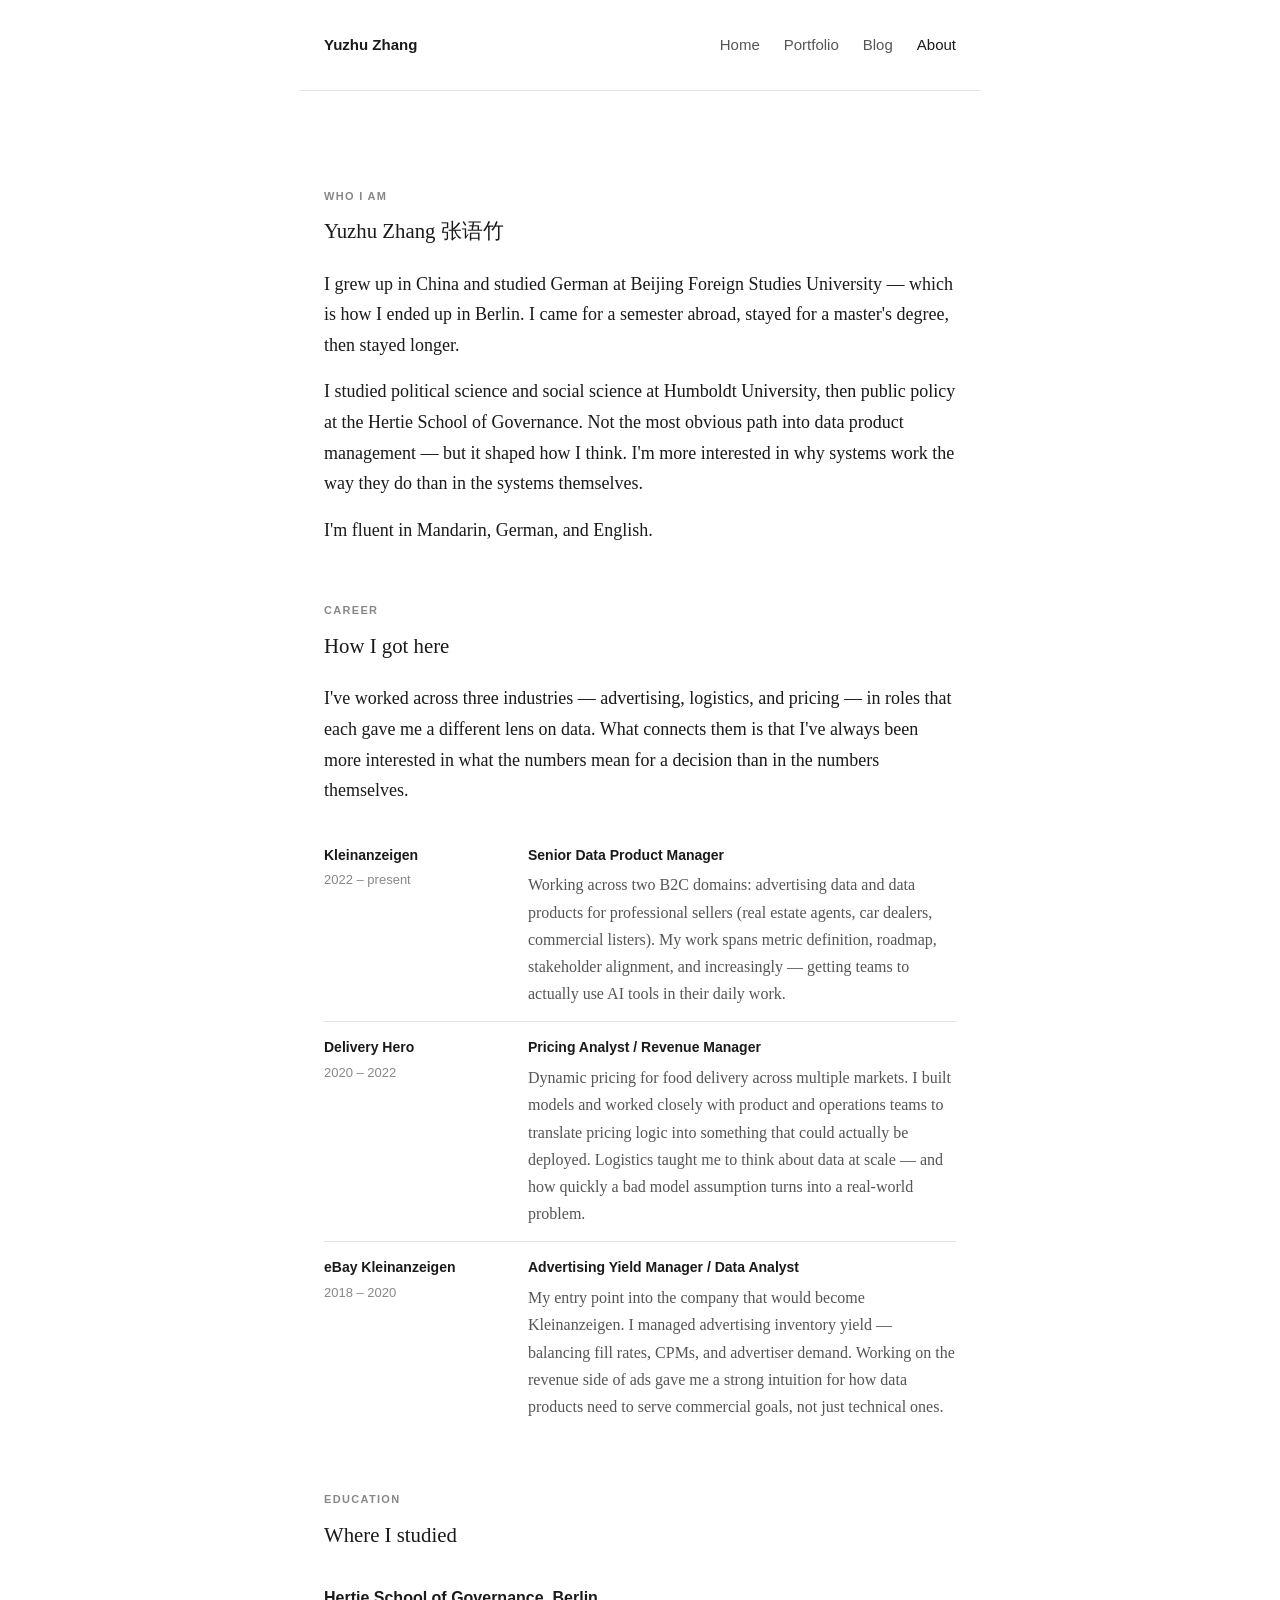
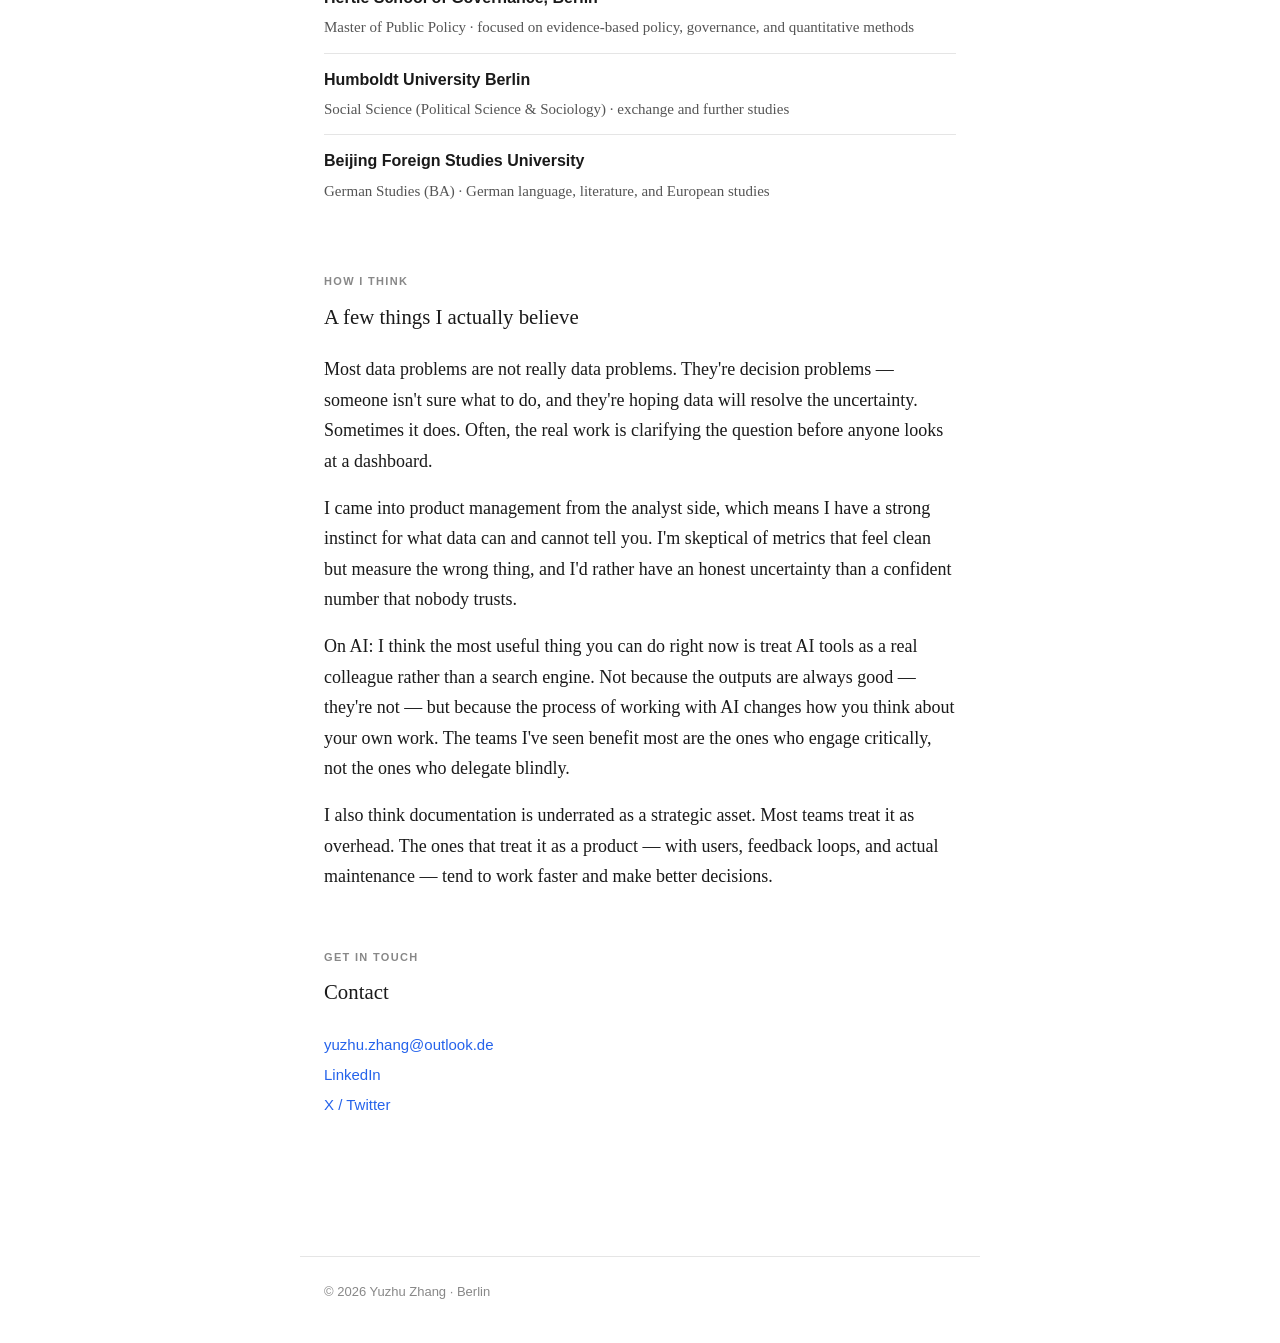
==== about.html @ 29b5da76 "Redesign: 4-page site structure with new about, portfolio, updated home and blog - index.html: full " ====
<!DOCTYPE html>
<html lang="en">
<head>
  <meta charset="UTF-8" />
  <meta name="viewport" content="width=device-width, initial-scale=1.0" />
  <title>About — Yuzhu Zhang | Data Product Manager, Berlin</title>
  <meta name="description" content="Yuzhu Zhang's background — how a political science student from Beijing ended up building data products at one of Germany's largest marketplaces, via advertising, logistics, and pricing." />
  <meta name="keywords" content="Yuzhu Zhang, data product manager Berlin, career, Hertie School, Kleinanzeigen, Delivery Hero, advertising analytics" />

  <meta property="og:title" content="About Yuzhu Zhang" />
  <meta property="og:description" content="How a political science student from Beijing ended up building data products at one of Germany's largest marketplaces." />
  <meta property="og:type" content="profile" />
  <meta property="og:url" content="https://yuzhuz.github.io/about.html" />
  <meta name="twitter:card" content="summary" />
  <meta name="twitter:site" content="@yuzhu_z" />

  <link rel="canonical" href="https://yuzhuz.github.io/about.html" />

  <script type="application/ld+json">
  {
    "@context": "https://schema.org",
    "@type": "ProfilePage",
    "mainEntity": {
      "@type": "Person",
      "@id": "https://yuzhuz.github.io/#person",
      "name": "Yuzhu Zhang",
      "url": "https://yuzhuz.github.io",
      "jobTitle": "Senior Data Product Manager",
      "description": "Data product manager based in Berlin. Background across advertising, logistics, and pricing. Fluent in Mandarin, German, and English.",
      "knowsAbout": ["Data Product Management", "AI Enablement", "Product Strategy", "Advertising Analytics", "Dynamic Pricing", "Marketplace Products"],
      "address": { "@type": "PostalAddress", "addressLocality": "Berlin", "addressCountry": "DE" },
      "email": "yuzhu.zhang@outlook.de",
      "alumniOf": [
        { "@type": "EducationalOrganization", "name": "Hertie School of Governance" },
        { "@type": "EducationalOrganization", "name": "Humboldt University Berlin" },
        { "@type": "EducationalOrganization", "name": "Beijing Foreign Studies University" }
      ],
      "sameAs": [
        "https://www.linkedin.com/in/yuzhuzhang/",
        "https://x.com/yuzhu_z"
      ]
    }
  }
  </script>

  <link rel="stylesheet" href="style.css" />
  <style>
    .eyebrow {
      font-family: var(--font-sans);
      font-size: 11px;
      font-weight: 700;
      text-transform: uppercase;
      letter-spacing: 0.12em;
      color: var(--text-lighter);
      display: block;
      margin-bottom: 8px;
    }

    .about-section {
      margin-bottom: 56px;
    }

    .about-section h2 {
      font-family: var(--font);
      font-size: 1.3rem;
      font-weight: normal;
      text-transform: none;
      letter-spacing: 0;
      color: var(--text);
      margin-bottom: 20px;
    }

    .about-section p {
      margin-bottom: 16px;
      color: var(--text);
    }

    .career-row {
      display: flex;
      gap: 24px;
      padding: 14px 0;
      border-bottom: 1px solid var(--border);
      font-size: 16px;
    }

    .career-row:last-child { border-bottom: none; }

    .career-meta {
      min-width: 180px;
      flex-shrink: 0;
    }

    .career-company {
      font-family: var(--font-sans);
      font-weight: 600;
      font-size: 14px;
      color: var(--text);
      display: block;
    }

    .career-period {
      font-family: var(--font-sans);
      font-size: 13px;
      color: var(--text-lighter);
      display: block;
      margin-top: 2px;
    }

    .career-body { color: var(--text-light); }

    .career-title {
      font-family: var(--font-sans);
      font-size: 14px;
      font-weight: 600;
      color: var(--text);
      display: block;
      margin-bottom: 4px;
    }

    .edu-list { list-style: none; margin: 0; }

    .edu-list li {
      padding: 12px 0;
      border-bottom: 1px solid var(--border);
      font-size: 16px;
      color: var(--text);
    }

    .edu-list li:last-child { border-bottom: none; }

    .edu-list strong {
      font-family: var(--font-sans);
      font-weight: 600;
      display: block;
      margin-bottom: 2px;
    }

    .edu-list span { color: var(--text-light); font-size: 15px; }

    .contact-block {
      font-family: var(--font-sans);
      font-size: 15px;
      line-height: 2;
    }

    .contact-block a { color: var(--accent); }

    @media (max-width: 600px) {
      .career-row { flex-direction: column; gap: 8px; }
      .career-meta { min-width: unset; }
    }
  </style>
</head>
<body>

  <header>
    <nav>
      <a href="index.html" class="site-name">Yuzhu Zhang</a>
      <div class="nav-links">
        <a href="index.html">Home</a>
        <a href="portfolio.html">Portfolio</a>
        <a href="blog.html">Blog</a>
        <a href="about.html" class="active">About</a>
      </div>
    </nav>
  </header>

  <main>

    <section class="about-section" style="margin-top: 40px;">
      <span class="eyebrow">Who I am</span>
      <h2>Yuzhu Zhang 张语竹</h2>
      <p>
        I grew up in China and studied German at Beijing Foreign Studies University — which is how I ended up in Berlin.
        I came for a semester abroad, stayed for a master's degree, then stayed longer.
      </p>
      <p>
        I studied political science and social science at Humboldt University, then public policy at the Hertie School of Governance.
        Not the most obvious path into data product management — but it shaped how I think. I'm more interested in why systems work
        the way they do than in the systems themselves.
      </p>
      <p>
        I'm fluent in Mandarin, German, and English.
      </p>
    </section>

    <section class="about-section">
      <span class="eyebrow">Career</span>
      <h2>How I got here</h2>

      <p>
        I've worked across three industries — advertising, logistics, and pricing — in roles that each gave me a different lens
        on data. What connects them is that I've always been more interested in what the numbers mean for a decision
        than in the numbers themselves.
      </p>

      <div style="margin-top: 24px;">

        <div class="career-row">
          <div class="career-meta">
            <span class="career-company">Kleinanzeigen</span>
            <span class="career-period">2022 – present</span>
          </div>
          <div class="career-body">
            <span class="career-title">Senior Data Product Manager</span>
            Working across two B2C domains: advertising data and data products for professional sellers (real estate agents,
            car dealers, commercial listers). My work spans metric definition, roadmap, stakeholder alignment, and increasingly —
            getting teams to actually use AI tools in their daily work.
          </div>
        </div>

        <div class="career-row">
          <div class="career-meta">
            <span class="career-company">Delivery Hero</span>
            <span class="career-period">2020 – 2022</span>
          </div>
          <div class="career-body">
            <span class="career-title">Pricing Analyst / Revenue Manager</span>
            Dynamic pricing for food delivery across multiple markets. I built models and worked closely with product and
            operations teams to translate pricing logic into something that could actually be deployed. Logistics taught me
            to think about data at scale — and how quickly a bad model assumption turns into a real-world problem.
          </div>
        </div>

        <div class="career-row">
          <div class="career-meta">
            <span class="career-company">eBay Kleinanzeigen</span>
            <span class="career-period">2018 – 2020</span>
          </div>
          <div class="career-body">
            <span class="career-title">Advertising Yield Manager / Data Analyst</span>
            My entry point into the company that would become Kleinanzeigen. I managed advertising inventory yield —
            balancing fill rates, CPMs, and advertiser demand. Working on the revenue side of ads gave me a strong
            intuition for how data products need to serve commercial goals, not just technical ones.
          </div>
        </div>

      </div>
    </section>

    <section class="about-section">
      <span class="eyebrow">Education</span>
      <h2>Where I studied</h2>
      <ul class="edu-list">
        <li>
          <strong>Hertie School of Governance, Berlin</strong>
          <span>Master of Public Policy · focused on evidence-based policy, governance, and quantitative methods</span>
        </li>
        <li>
          <strong>Humboldt University Berlin</strong>
          <span>Social Science (Political Science & Sociology) · exchange and further studies</span>
        </li>
        <li>
          <strong>Beijing Foreign Studies University</strong>
          <span>German Studies (BA) · German language, literature, and European studies</span>
        </li>
      </ul>
    </section>

    <section class="about-section">
      <span class="eyebrow">How I think</span>
      <h2>A few things I actually believe</h2>
      <p>
        Most data problems are not really data problems. They're decision problems — someone isn't sure what to do,
        and they're hoping data will resolve the uncertainty. Sometimes it does. Often, the real work is clarifying
        the question before anyone looks at a dashboard.
      </p>
      <p>
        I came into product management from the analyst side, which means I have a strong instinct for what data
        can and cannot tell you. I'm skeptical of metrics that feel clean but measure the wrong thing, and I'd
        rather have an honest uncertainty than a confident number that nobody trusts.
      </p>
      <p>
        On AI: I think the most useful thing you can do right now is treat AI tools as a real colleague rather than
        a search engine. Not because the outputs are always good — they're not — but because the process of working
        with AI changes how you think about your own work. The teams I've seen benefit most are the ones who engage
        critically, not the ones who delegate blindly.
      </p>
      <p>
        I also think documentation is underrated as a strategic asset. Most teams treat it as overhead. The ones
        that treat it as a product — with users, feedback loops, and actual maintenance — tend to work faster and
        make better decisions.
      </p>
    </section>

    <section class="about-section">
      <span class="eyebrow">Get in touch</span>
      <h2>Contact</h2>
      <div class="contact-block">
        <div><a href="mailto:yuzhu.zhang@outlook.de">yuzhu.zhang@outlook.de</a></div>
        <div><a href="https://www.linkedin.com/in/yuzhuzhang/" target="_blank" rel="noopener">LinkedIn</a></div>
        <div><a href="https://x.com/yuzhu_z" target="_blank" rel="noopener">X / Twitter</a></div>
      </div>
    </section>

  </main>

  <footer>
    <p>© 2026 Yuzhu Zhang · Berlin</p>
  </footer>

</body>
</html>
---- style.css ----
/* Base */
*, *::before, *::after { box-sizing: border-box; margin: 0; padding: 0; }

:root {
  --text: #1a1a1a;
  --text-light: #555;
  --text-lighter: #888;
  --border: #e5e5e5;
  --bg: #ffffff;
  --accent: #2563eb;
  --max-width: 680px;
  --font: 'Georgia', 'Times New Roman', serif;
  --font-sans: -apple-system, BlinkMacSystemFont, 'Segoe UI', sans-serif;
}

body {
  font-family: var(--font);
  color: var(--text);
  background: var(--bg);
  line-height: 1.7;
  font-size: 18px;
}

/* Layout */
header, main, footer {
  max-width: var(--max-width);
  margin: 0 auto;
  padding: 0 24px;
}

/* Header / Nav */
header {
  padding-top: 32px;
  padding-bottom: 32px;
  border-bottom: 1px solid var(--border);
}

nav {
  display: flex;
  justify-content: space-between;
  align-items: center;
  font-family: var(--font-sans);
  font-size: 15px;
}

.site-name {
  font-weight: 600;
  color: var(--text);
  text-decoration: none;
}

.nav-links {
  display: flex;
  gap: 24px;
}

.nav-links a {
  color: var(--text-light);
  text-decoration: none;
}

.nav-links a:hover,
.nav-links a.active {
  color: var(--text);
}

/* Main sections */
main {
  padding-top: 56px;
  padding-bottom: 80px;
}

section {
  margin-bottom: 56px;
}

/* Hero */
.hero h1 {
  font-size: 2rem;
  font-weight: normal;
  margin-bottom: 12px;
  letter-spacing: -0.5px;
}

.chinese-name {
  font-size: 1rem;
  font-weight: normal;
  color: var(--text-light);
  margin-left: 12px;
  white-space: nowrap;
}

.pronunciation {
  font-size: 0.8rem;
  color: var(--text-lighter);
  margin-left: 6px;
  font-style: italic;
}

.tagline {
  font-family: var(--font-sans);
  font-size: 15px;
  color: var(--text-light);
  line-height: 1.5;
}

/* About */
h2 {
  font-family: var(--font-sans);
  font-size: 13px;
  font-weight: 600;
  text-transform: uppercase;
  letter-spacing: 0.08em;
  color: var(--text-lighter);
  margin-bottom: 20px;
}

.about p {
  margin-bottom: 16px;
  color: var(--text);
}

.about p:last-child {
  margin-bottom: 0;
}

a {
  color: var(--accent);
  text-decoration: none;
}

a:hover {
  text-decoration: underline;
}

/* Writing / post list */
.post-list {
  display: flex;
  flex-direction: column;
  gap: 32px;
}

.post-item {
  border-top: 1px solid var(--border);
  padding-top: 24px;
}

.post-date {
  font-family: var(--font-sans);
  font-size: 13px;
  color: var(--text-lighter);
  display: block;
  margin-bottom: 6px;
}

.post-item h2 {
  font-family: var(--font);
  font-size: 1.2rem;
  font-weight: normal;
  text-transform: none;
  letter-spacing: 0;
  color: var(--text);
  margin-bottom: 8px;
}

.post-item h2 a {
  color: var(--text);
}

.post-item h2 a:hover {
  color: var(--accent);
  text-decoration: none;
}

.post-excerpt {
  font-size: 16px;
  color: var(--text-light);
}

/* Page header (blog page) */
.page-header h1 {
  font-size: 1.8rem;
  font-weight: normal;
  margin-bottom: 10px;
}

.page-header p {
  color: var(--text-light);
  font-size: 16px;
}

/* Connect */
.connect-links {
  list-style: none;
  display: flex;
  flex-direction: column;
  gap: 8px;
  font-family: var(--font-sans);
  font-size: 16px;
}

/* Empty state */
.empty-state {
  font-family: var(--font-sans);
  font-size: 15px;
  color: var(--text-lighter);
  font-style: italic;
}

/* Footer */
footer {
  border-top: 1px solid var(--border);
  padding-top: 24px;
  padding-bottom: 40px;
  font-family: var(--font-sans);
  font-size: 13px;
  color: var(--text-lighter);
}

/* Post pages */
.post-content {
  margin-top: 40px;
}

.post-content h1 {
  font-size: 1.8rem;
  font-weight: normal;
  margin-bottom: 12px;
  letter-spacing: -0.3px;
}

.post-meta {
  font-family: var(--font-sans);
  font-size: 13px;
  color: var(--text-lighter);
  margin-bottom: 40px;
  padding-bottom: 32px;
  border-bottom: 1px solid var(--border);
}

.post-content p { margin-bottom: 20px; }
.post-content h2 { font-family: var(--font); font-size: 1.3rem; font-weight: bold; text-transform: none; letter-spacing: 0; color: var(--text); margin: 40px 0 16px; }
.post-content ul, .post-content ol { margin: 0 0 20px 24px; }
.post-content li { margin-bottom: 8px; }
.post-content blockquote { border-left: 3px solid var(--border); padding-left: 20px; color: var(--text-light); margin: 32px 0; font-style: italic; }
.post-content hr { border: none; border-top: 1px solid var(--border); margin: 40px 0; }

/* Responsive */
@media (max-width: 600px) {
  body { font-size: 17px; }
  .hero h1 { font-size: 1.6rem; }
  nav { flex-direction: column; align-items: flex-start; gap: 12px; }
}
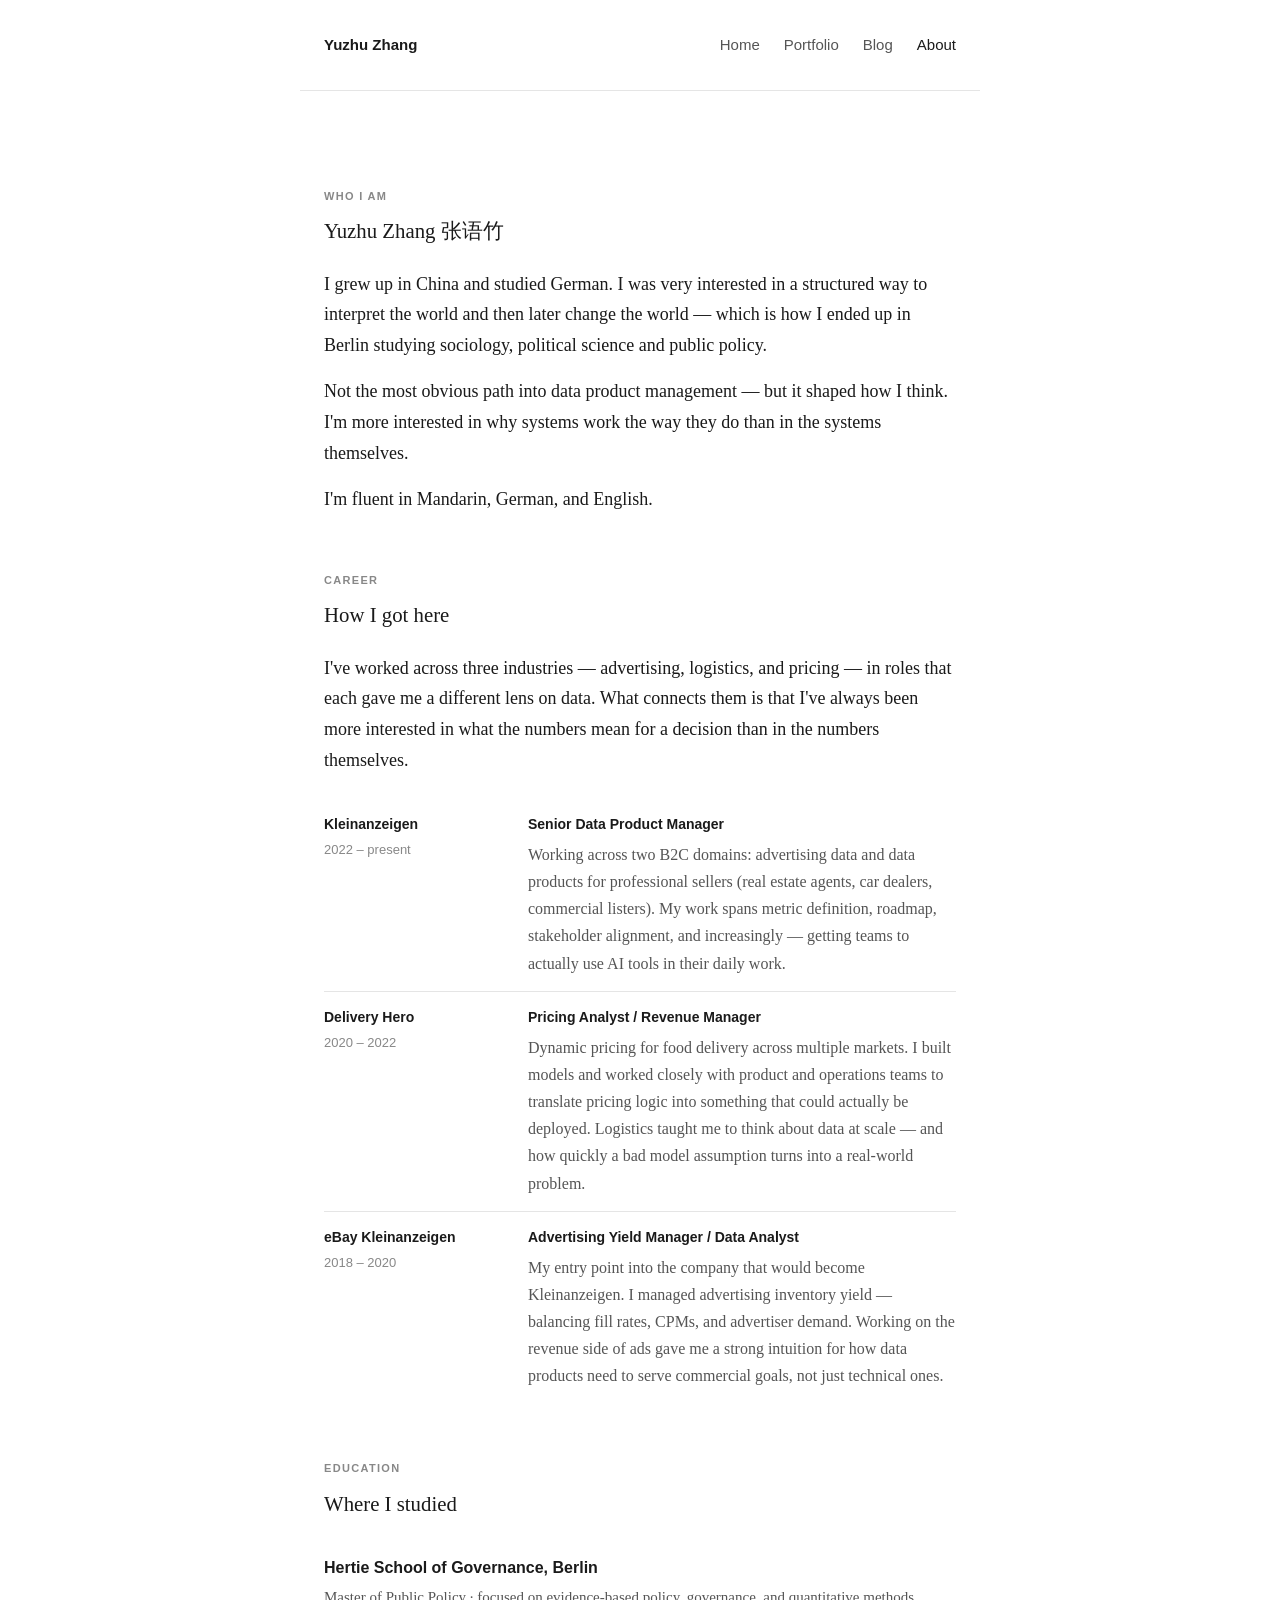
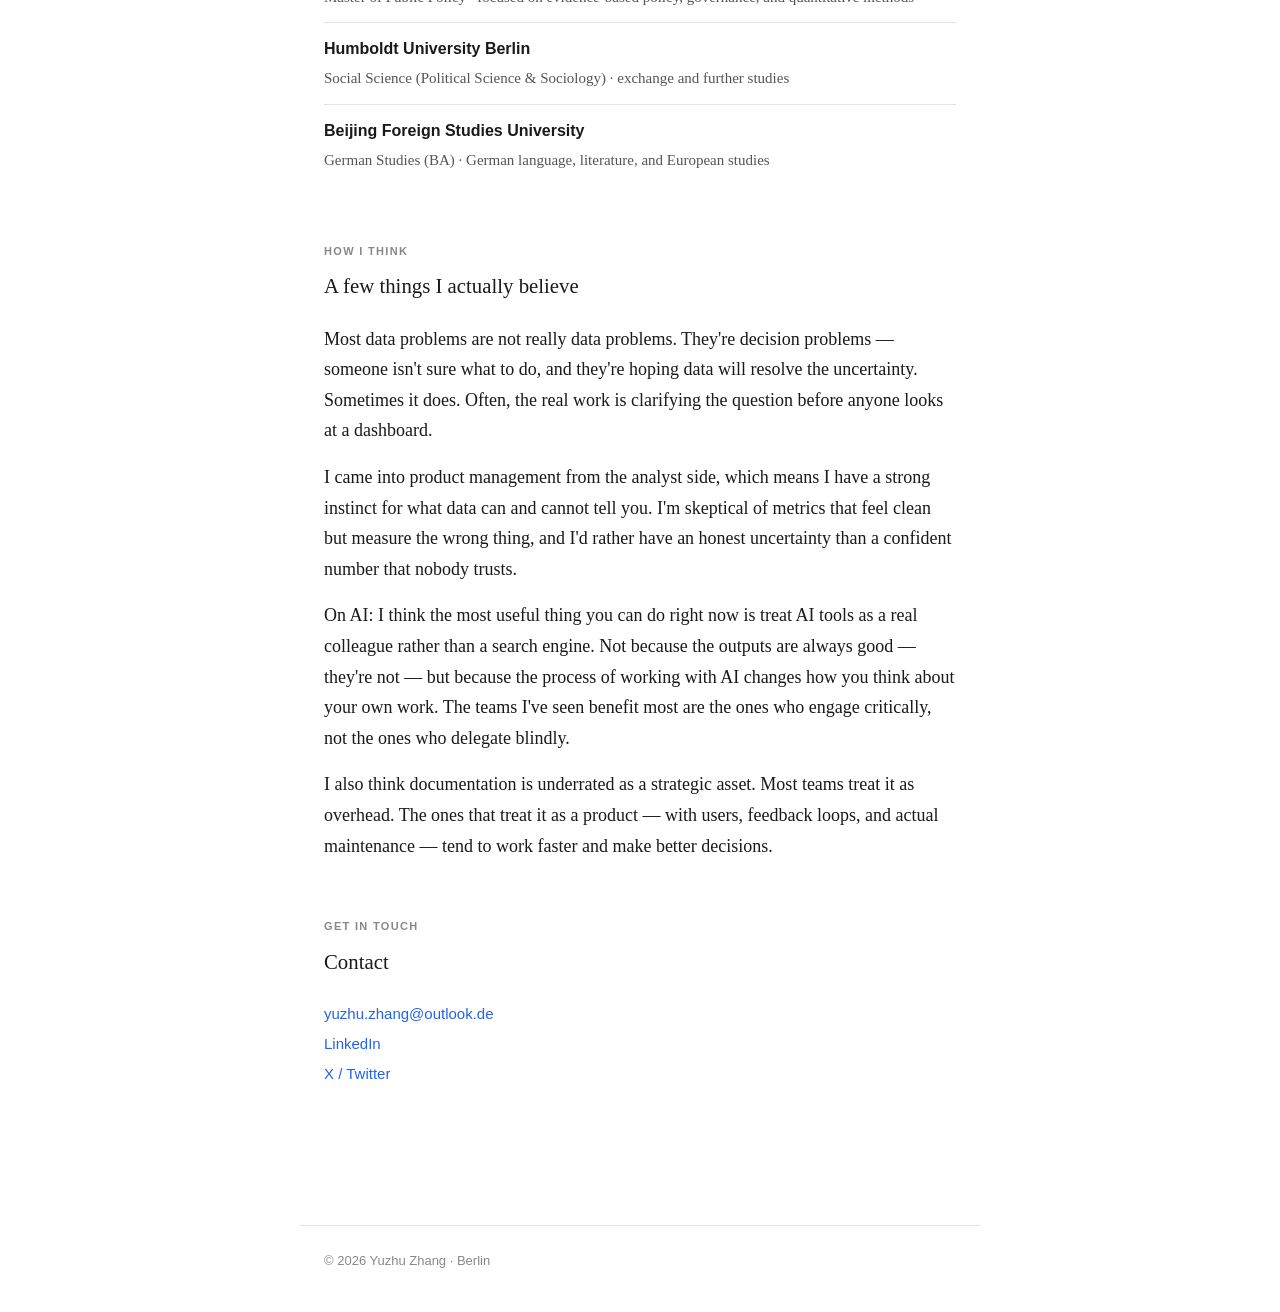
==== commit 7acab7f7: "About: rewrite opening paragraph to reflect intellectual motivation for coming to Berlin Co-Authored" ====
--- a/about.html
+++ b/about.html
@@ -171,13 +171,12 @@
       <span class="eyebrow">Who I am</span>
       <h2>Yuzhu Zhang 张语竹</h2>
       <p>
-        I grew up in China and studied German at Beijing Foreign Studies University — which is how I ended up in Berlin.
-        I came for a semester abroad, stayed for a master's degree, then stayed longer.
-      </p>
-      <p>
-        I studied political science and social science at Humboldt University, then public policy at the Hertie School of Governance.
-        Not the most obvious path into data product management — but it shaped how I think. I'm more interested in why systems work
-        the way they do than in the systems themselves.
+        I grew up in China and studied German. I was very interested in a structured way to interpret the world and then later
+        change the world — which is how I ended up in Berlin studying sociology, political science and public policy.
+      </p>
+      <p>
+        Not the most obvious path into data product management — but it shaped how I think. I'm more interested in why systems
+        work the way they do than in the systems themselves.
       </p>
       <p>
         I'm fluent in Mandarin, German, and English.
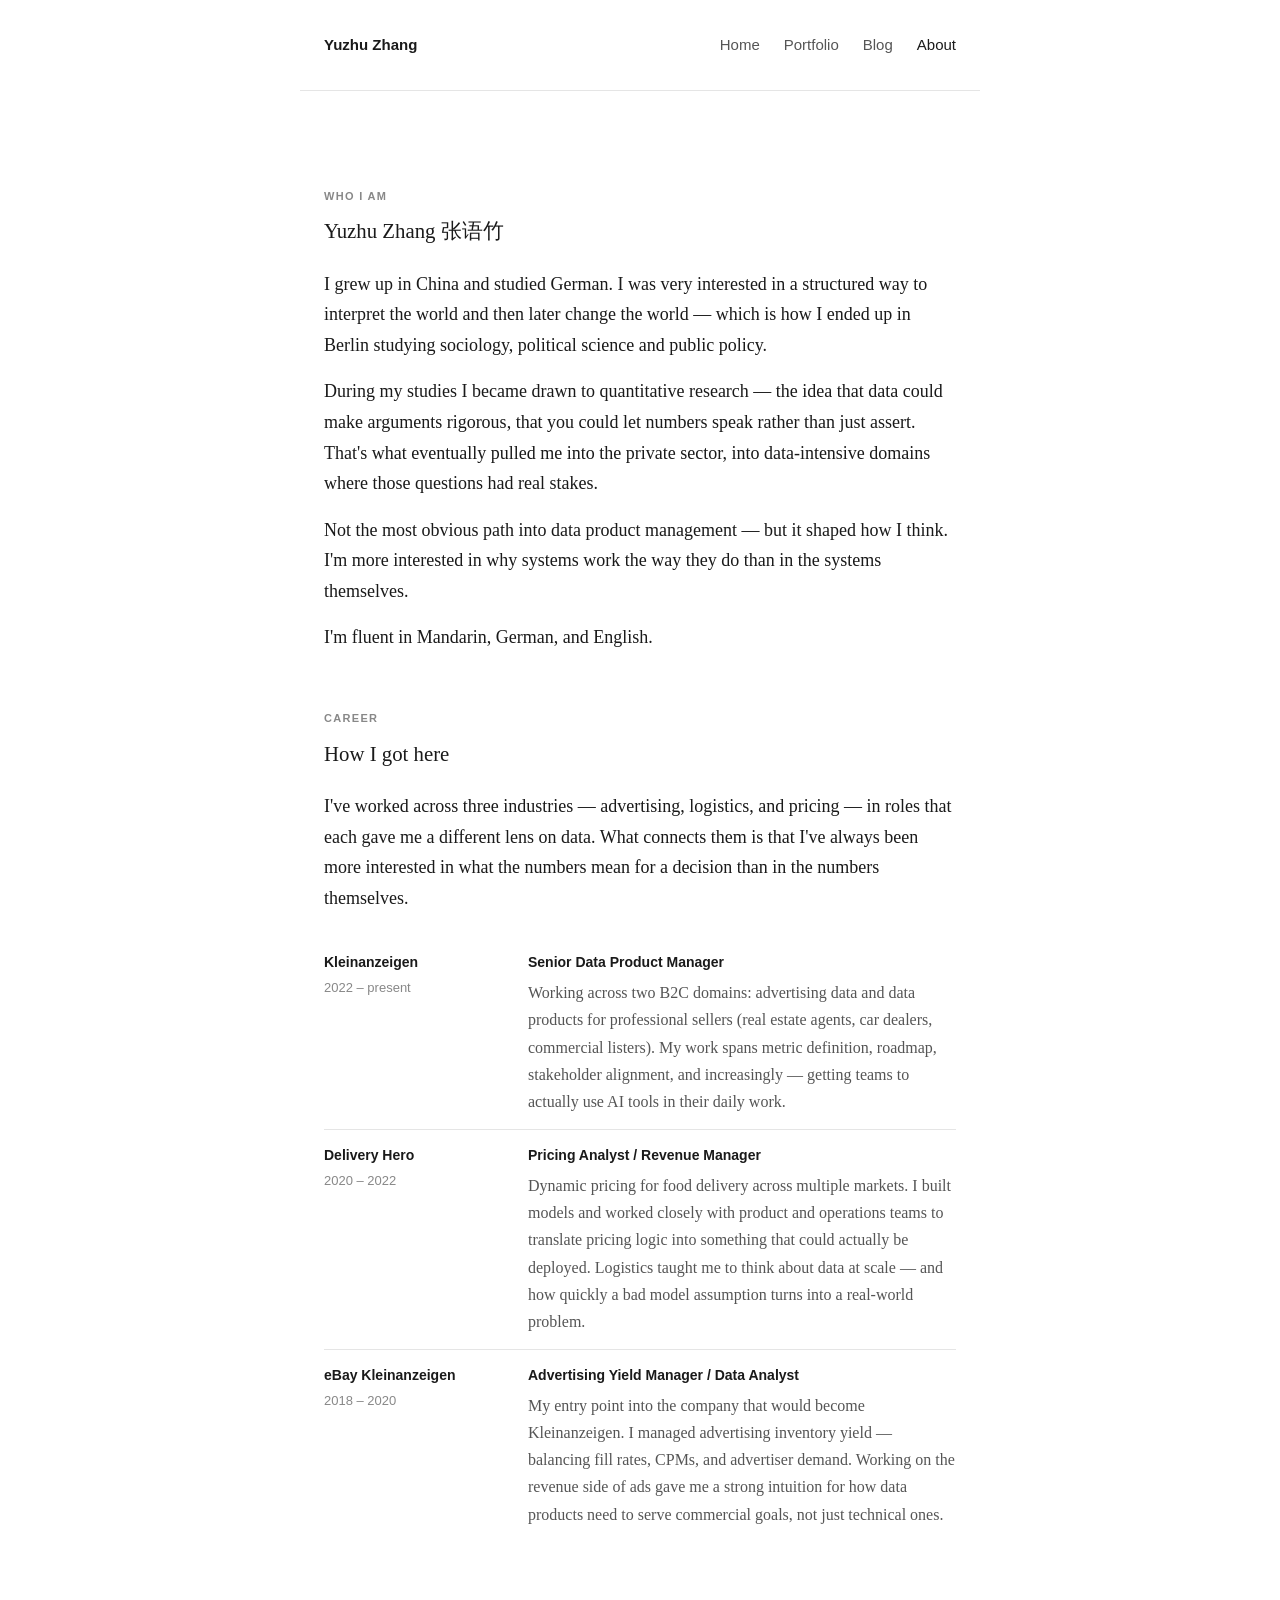
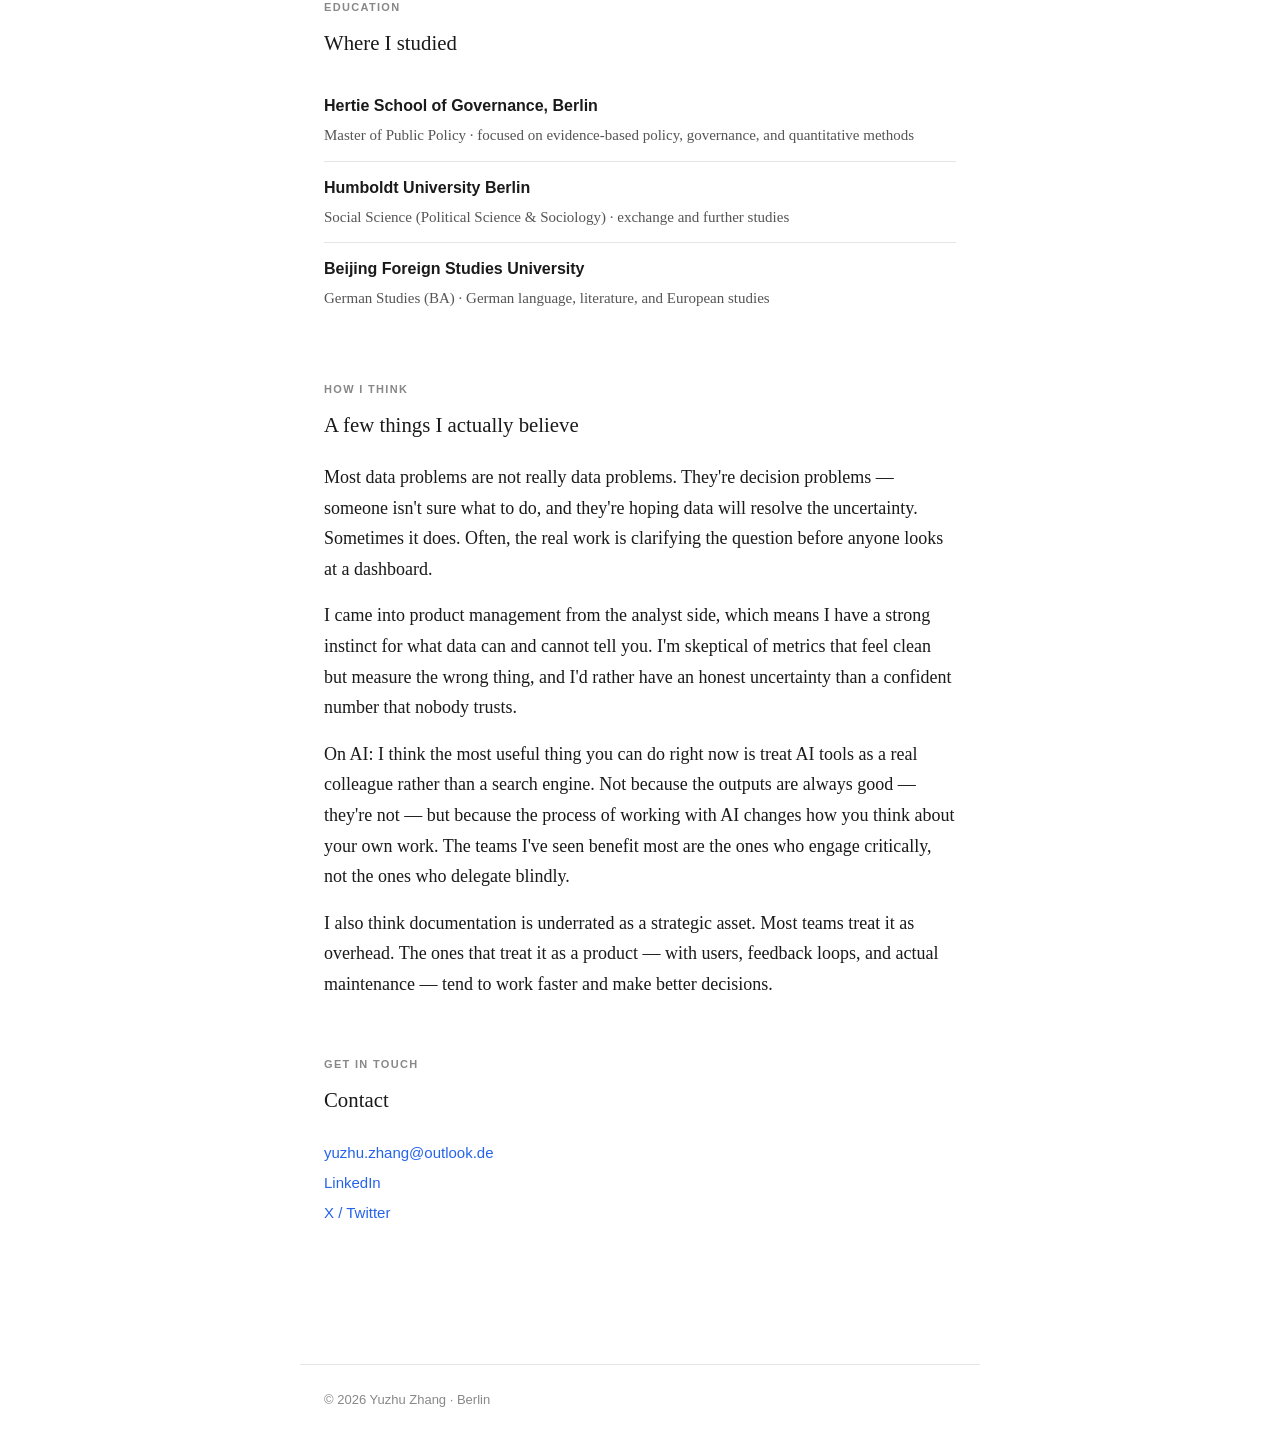
==== commit 4eff108b: "About: add quantitative research motivation as bridge from academia to private sector Co-Authored-By" ====
--- a/about.html
+++ b/about.html
@@ -175,6 +175,11 @@
         change the world — which is how I ended up in Berlin studying sociology, political science and public policy.
       </p>
       <p>
+        During my studies I became drawn to quantitative research — the idea that data could make arguments rigorous,
+        that you could let numbers speak rather than just assert. That's what eventually pulled me into the private sector,
+        into data-intensive domains where those questions had real stakes.
+      </p>
+      <p>
         Not the most obvious path into data product management — but it shaped how I think. I'm more interested in why systems
         work the way they do than in the systems themselves.
       </p>
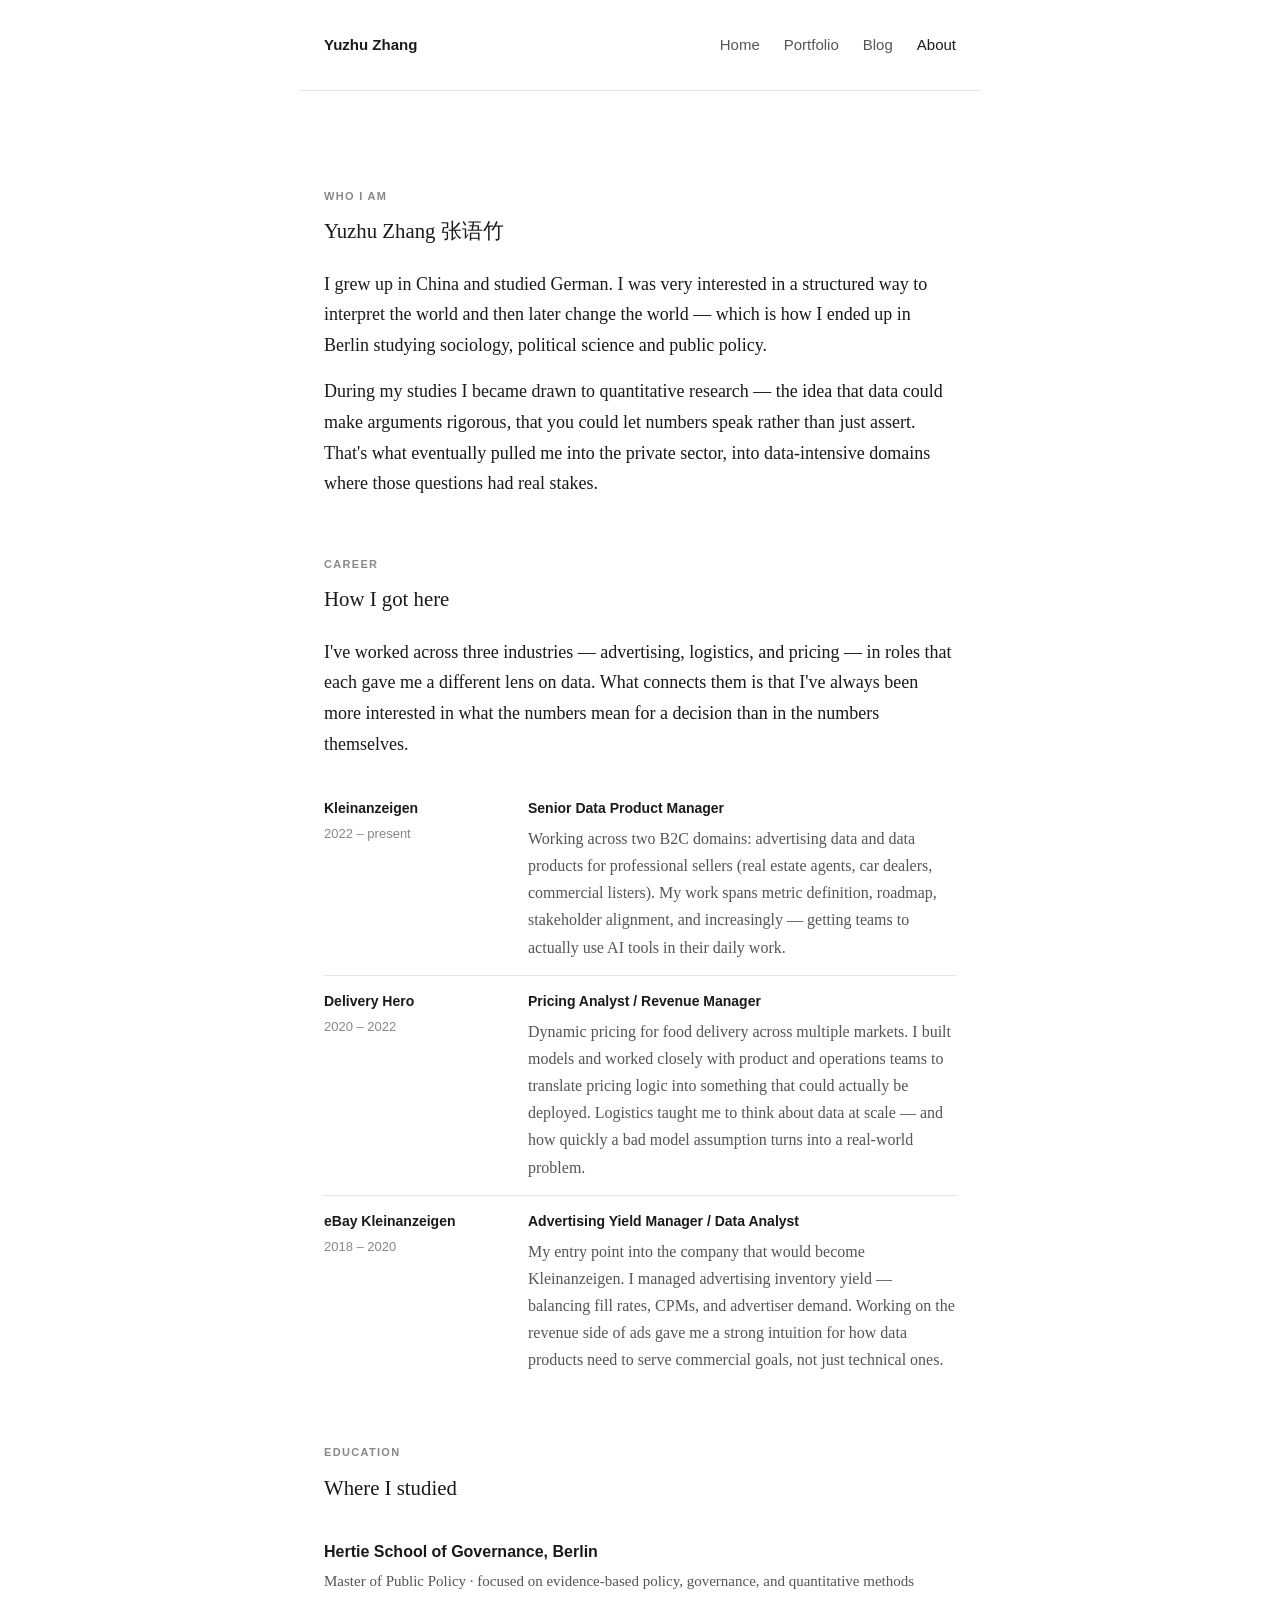
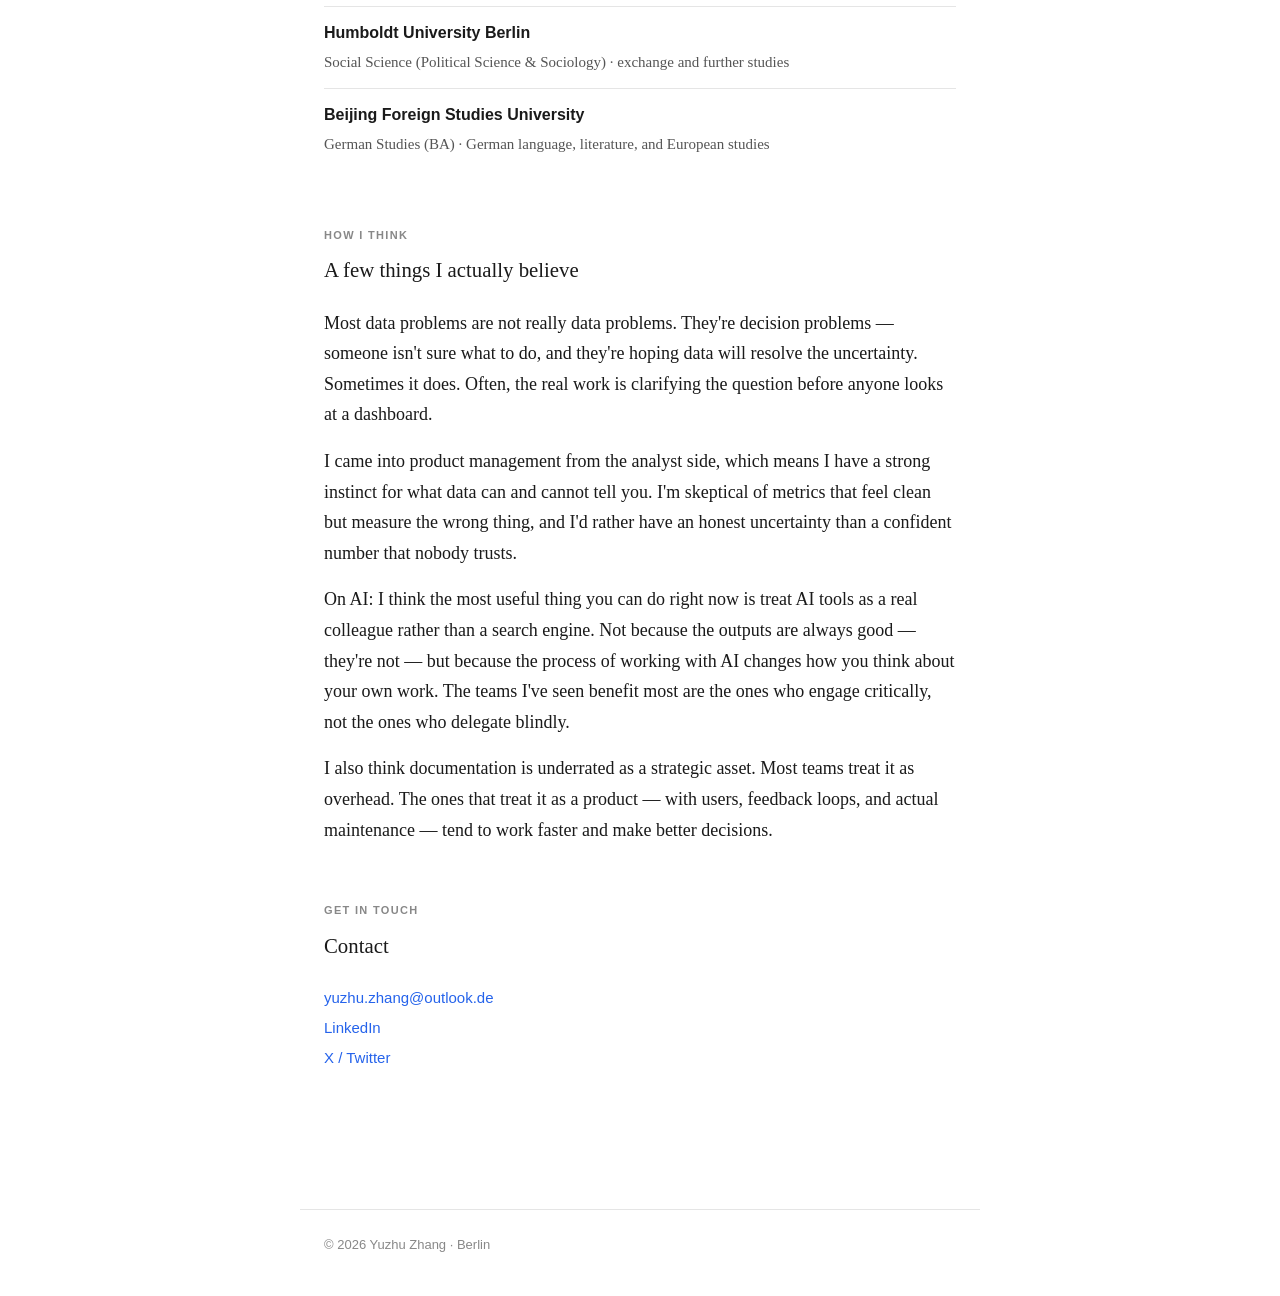
==== commit 39a0db35: "About: remove redundant closing lines from intro section Co-Authored-By: Claude Sonnet 4.6 <noreply@" ====
--- a/about.html
+++ b/about.html
@@ -179,13 +179,6 @@
         that you could let numbers speak rather than just assert. That's what eventually pulled me into the private sector,
         into data-intensive domains where those questions had real stakes.
       </p>
-      <p>
-        Not the most obvious path into data product management — but it shaped how I think. I'm more interested in why systems
-        work the way they do than in the systems themselves.
-      </p>
-      <p>
-        I'm fluent in Mandarin, German, and English.
-      </p>
     </section>
 
     <section class="about-section">
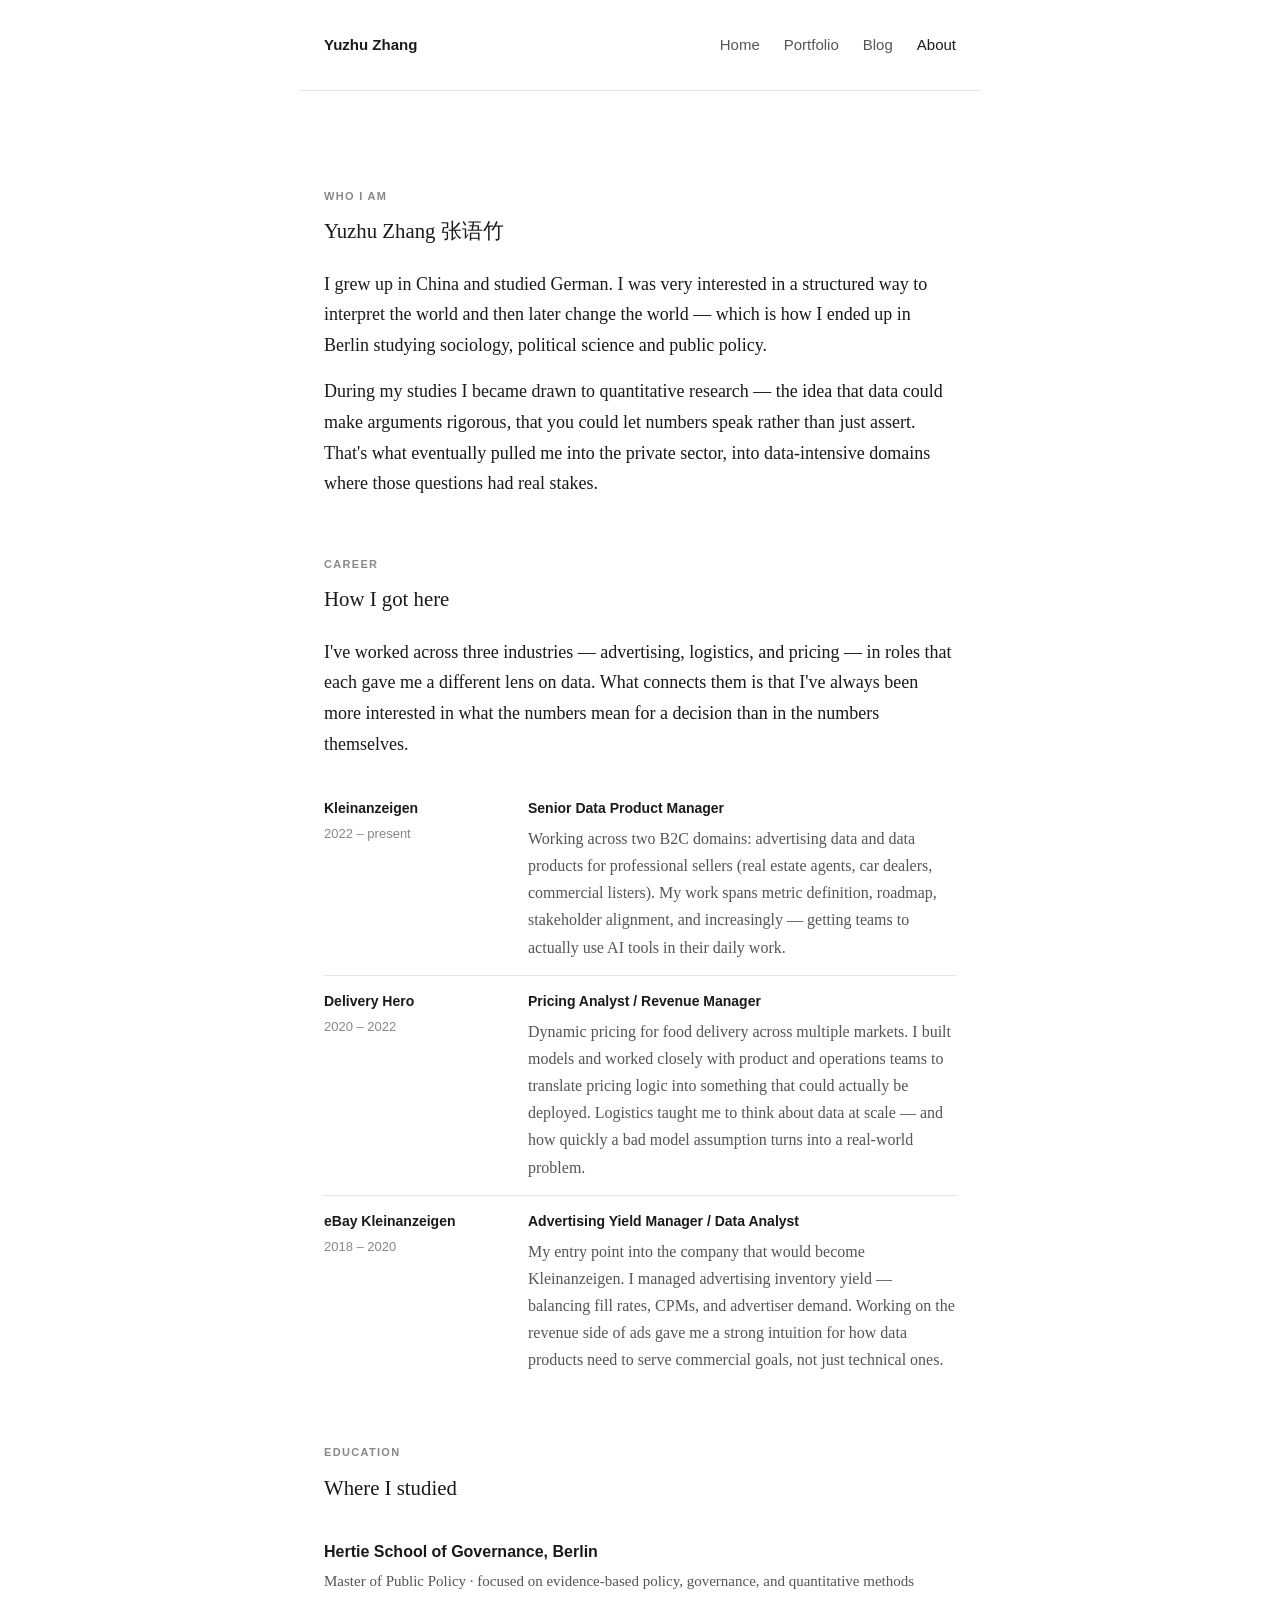
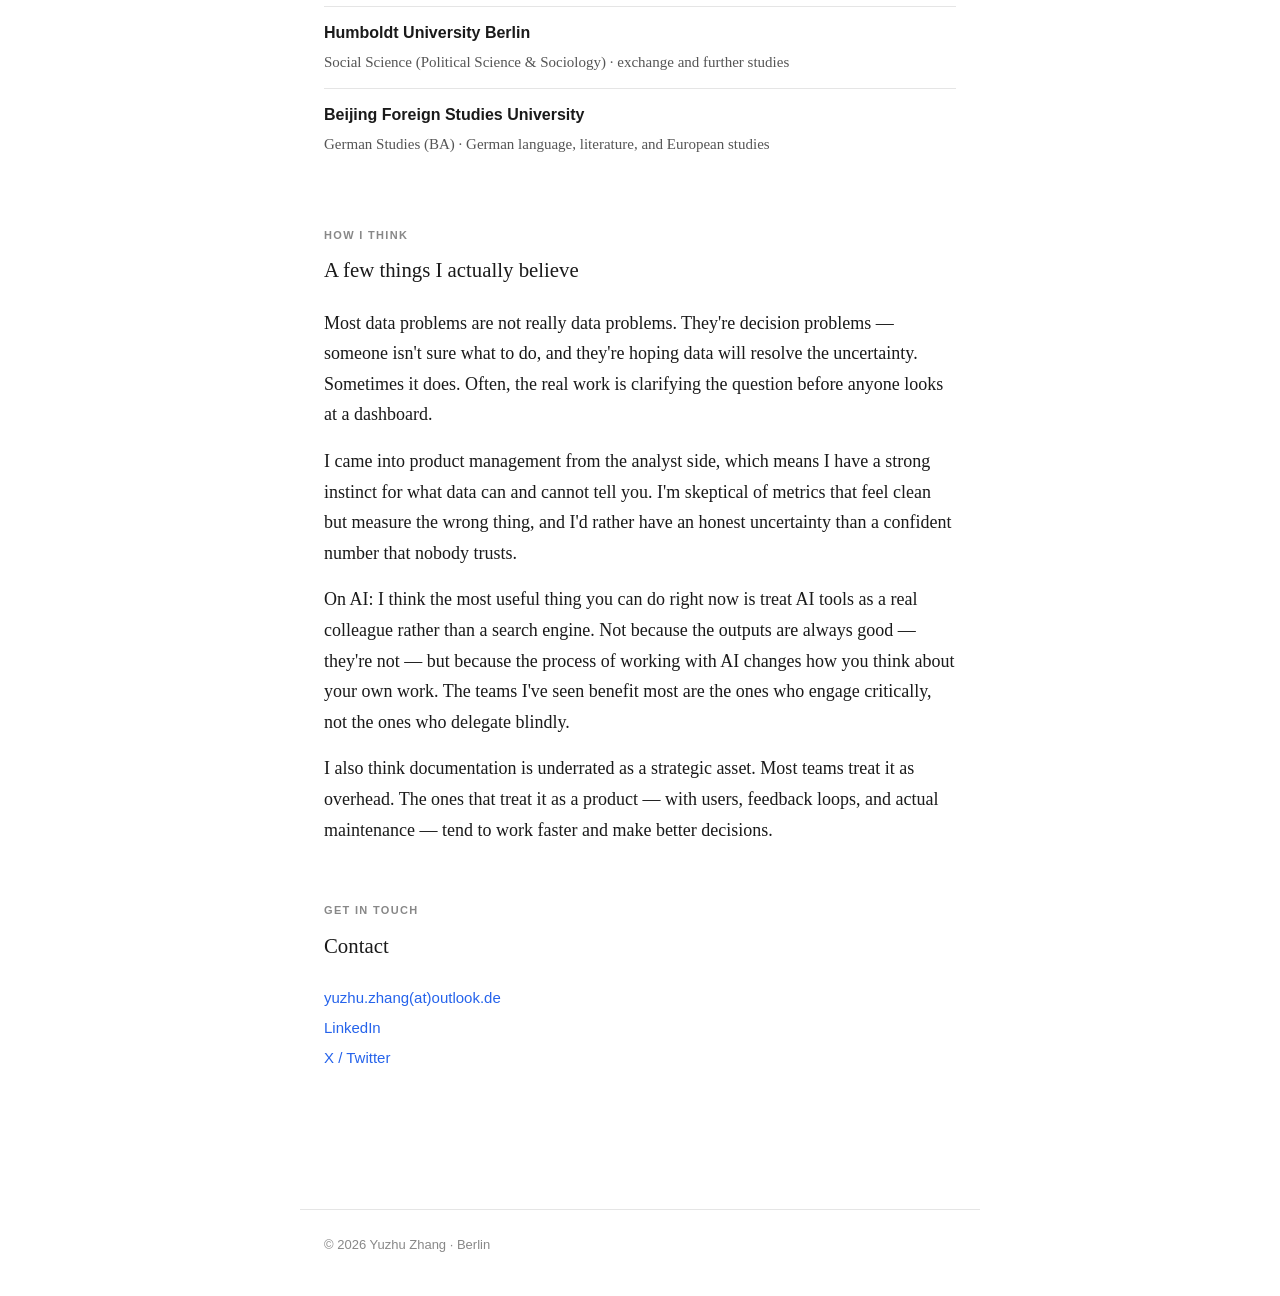
==== commit 6c670482: "Display email as (at) instead of @ to reduce scraping Co-Authored-By: Claude Sonnet 4.6 <noreply@ant" ====
--- a/about.html
+++ b/about.html
@@ -284,7 +284,7 @@
       <span class="eyebrow">Get in touch</span>
       <h2>Contact</h2>
       <div class="contact-block">
-        <div><a href="mailto:yuzhu.zhang@outlook.de">yuzhu.zhang@outlook.de</a></div>
+        <div><a href="mailto:yuzhu.zhang@outlook.de">yuzhu.zhang(at)outlook.de</a></div>
         <div><a href="https://www.linkedin.com/in/yuzhuzhang/" target="_blank" rel="noopener">LinkedIn</a></div>
         <div><a href="https://x.com/yuzhu_z" target="_blank" rel="noopener">X / Twitter</a></div>
       </div>
